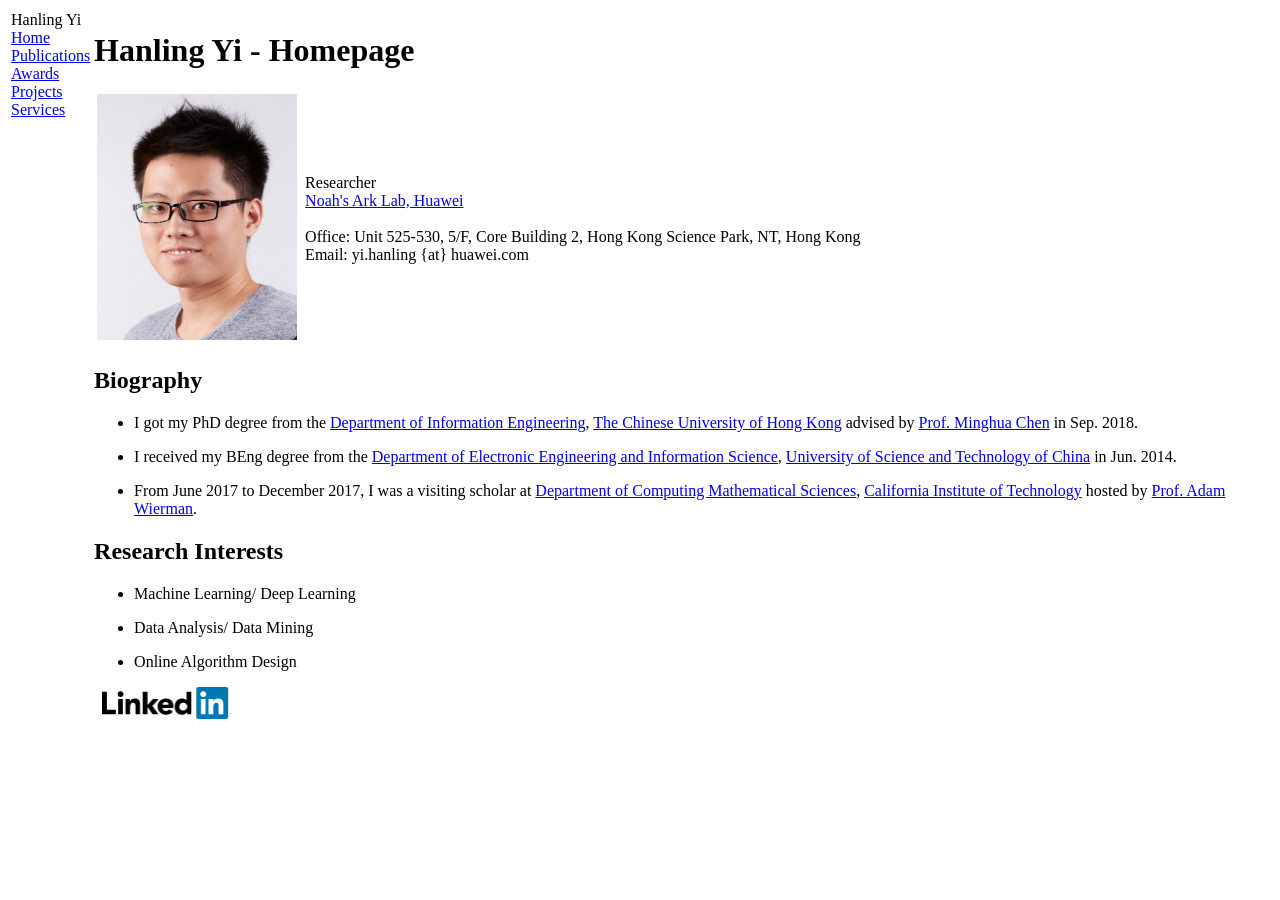
==== index.html @ 3423667a "website_ver2" ====
<!DOCTYPE html PUBLIC "-//W3C//DTD XHTML 1.1//EN"
  "http://www.w3.org/TR/xhtml11/DTD/xhtml11.dtd">
<html xmlns="http://www.w3.org/1999/xhtml" xml:lang="en">
<head>
<meta name="generator" content="jemdoc, see http://jemdoc.jaboc.net/" />
<meta http-equiv="Content-Type" content="text/html;charset=utf-8" />
<link rel="stylesheet" href="jemdoc.css" type="text/css" />
<title>Hanling Yi - Homepage</title>
</head>
<body>
<table summary="Table for page layout." id="tlayout">
<tr valign="top">
<td id="layout-menu">
<div class="menu-category">Hanling Yi</div>
<div class="menu-item"><a href="index.html" class="current">Home</a></div>
<div class="menu-item"><a href="publications.html">Publications</a></div>
<div class="menu-item"><a href="awards.html">Awards</a></div>
<div class="menu-item"><a href="project.html">Projects</a></div>
<div class="menu-item"><a href="services.html">Services</a></div>
</td>
<td id="layout-content">
<div id="toptitle">
<h1>Hanling Yi - Homepage</h1>
</div>
<table class="imgtable"><tr><td>
<a href="photo.jpg"><img src="photo.jpg" alt="" width="200px" height="246px" /></a>&nbsp;</td>
<td align="left"><p>Researcher <br /> 
<a href="http://www.noahlab.com.hk/">Noah's Ark Lab, Huawei</a> <br />
<br />
Office: Unit 525-530, 5/F, Core Building 2, Hong Kong Science Park, NT, Hong Kong<br/>
Email: yi.hanling {at} huawei.com</p>
</p>
</td></tr></table>
<h2>Biography</h2>
<ul>
<li><p>I got my PhD degree from the <a href="http://www.ie.cuhk.edu.hk/">Department of Information Engineering</a>,  
<a href="http://www.cuhk.edu.hk/">The Chinese University of Hong Kong</a> 
advised by <a href="http://staff.ie.cuhk.edu.hk/~mhchen">Prof. Minghua Chen</a> in Sep. 2018. </p>
</li>
<li><p>I received my BEng degree from the <a href="http://eeis.ustc.edu.cn/">Department of Electronic Engineering and Information Science</a>, <a href="http://www.ustc.edu.cn">University of Science and Technology of China</a> in Jun. 2014. </p>
</li>
<li><p>
From June 2017 to December 2017, I was a visiting scholar at
<a href="http://www.cms.caltech.edu/">Department of Computing Mathematical Sciences</a>, <a href="http://www.caltech.edu/">California Institute of Technology</a>
 hosted by <a href="http://users.cms.caltech.edu/~adamw/">Prof. Adam Wierman</a>.</p>
</li>
</ul>
<!--
<h2>Contact</h2>
<ul>
<li><p>Office: Room 803, Ho-Sin Hang Engineering Building,
The Chinese University of Hong Kong, Shatin, N.T. , Hong Kong</p>
</li>
<li><p>Email: yh014 {at} ie.cuhk.edu.hk</p>
</li>
<li><p>Homepage: <a href="http://personal.ie.cuhk.edu.hk/~yh014">http://personal.ie.cuhk.edu.hk/~yh014</a></p>
</li>
</ul>
-->
<h2>Research Interests</h2>
<ul>
<li><p>Machine Learning/ Deep Learning</p>
</li>
<li><p>Data Analysis/ Data Mining</p>
</li>
<li><p>Online Algorithm Design</p>
</li>
</ul>
&nbsp
<!-- 
<a href="https://scholar.google.com.hk/citations?user=Bx2v5H8AAAAJ&hl=en">
<img src="google-scholar-logo.png" alt="Google Scholar"  style="width:83px; height:32px;">
&nbsp-->       
<a href="https://www.linkedin.com/in/yi-hanling-0096aa88/">
<img src="linkedin-logo.png" alt="Linkedin"  style="width:129px;height:32px;">
<!--
&nbsp
<a href="https://github.com/leideng">
<img src="github-logo.png" alt="Github"  style="width:96px;height:32px;">
<div id="footer">

<div id="footer-text">
Page generated 2017-04-22, by <a href="http://jemdoc.jaboc.net/">jemdoc</a>.
</div>
-->
</div>
</td>
</tr>
</table>
</body>
</html>
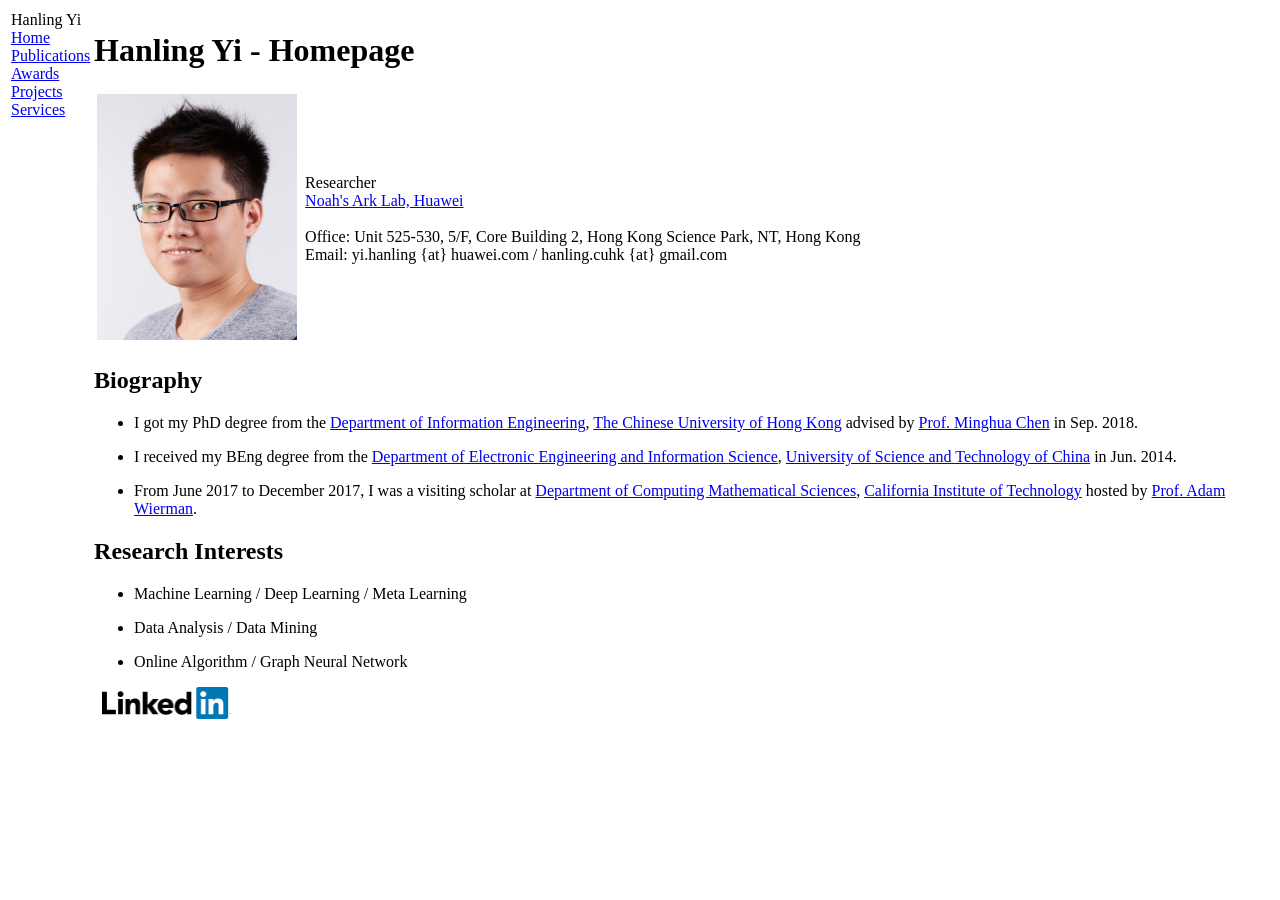
==== commit 7dbceb54: "website_ver3" ====
--- a/index.html
+++ b/index.html
@@ -28,7 +28,8 @@
 <a href="http://www.noahlab.com.hk/">Noah's Ark Lab, Huawei</a> <br />
 <br />
 Office: Unit 525-530, 5/F, Core Building 2, Hong Kong Science Park, NT, Hong Kong<br/>
-Email: yi.hanling {at} huawei.com</p>
+Email: yi.hanling {at} huawei.com / hanling.cuhk {at} gmail.com
+</p>
 </p>
 </td></tr></table>
 <h2>Biography</h2>
@@ -59,11 +60,11 @@
 -->
 <h2>Research Interests</h2>
 <ul>
-<li><p>Machine Learning/ Deep Learning</p>
+<li><p>Machine Learning / Deep Learning / Meta Learning</p>
 </li>
-<li><p>Data Analysis/ Data Mining</p>
+<li><p>Data Analysis / Data Mining </p>
 </li>
-<li><p>Online Algorithm Design</p>
+<li><p>Online Algorithm / Graph Neural Network </p>
 </li>
 </ul>
 &nbsp
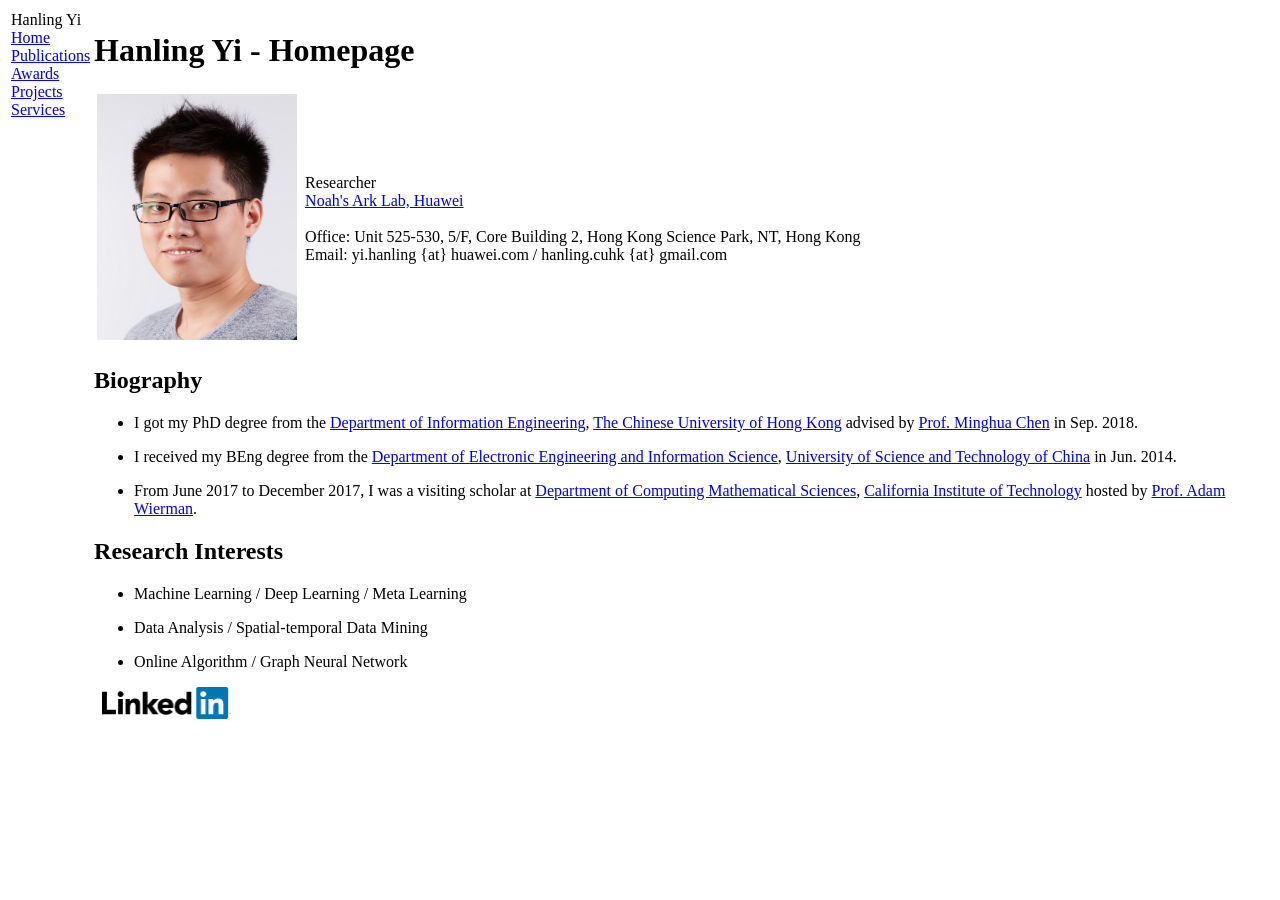
==== commit 4afe24a5: "modify index and publication" ====
--- a/index.html
+++ b/index.html
@@ -62,7 +62,7 @@
 <ul>
 <li><p>Machine Learning / Deep Learning / Meta Learning</p>
 </li>
-<li><p>Data Analysis / Data Mining </p>
+<li><p>Data Analysis / Spatial-temporal Data Mining </p>
 </li>
 <li><p>Online Algorithm / Graph Neural Network </p>
 </li>
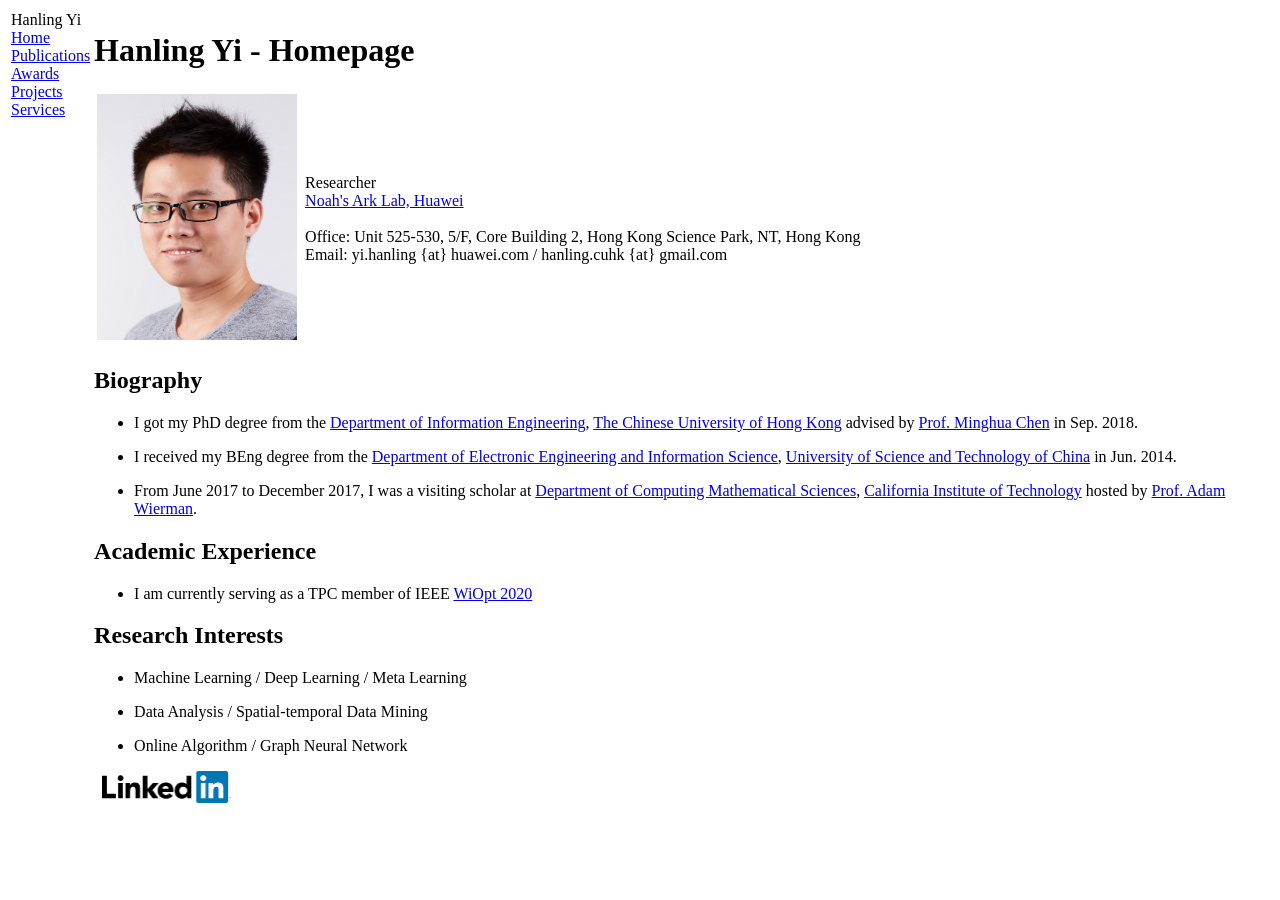
==== commit 0b60531b: "Update index.html" ====
--- a/index.html
+++ b/index.html
@@ -58,6 +58,11 @@
 </li>
 </ul>
 -->
+<h2>Academic Experience</h2>
+<ul>
+<li><p> I am currently serving as a TPC member of IEEE <a href="http://wi-opt.org/"> WiOpt 2020 </a></p>
+</li>
+</ul>
 <h2>Research Interests</h2>
 <ul>
 <li><p>Machine Learning / Deep Learning / Meta Learning</p>
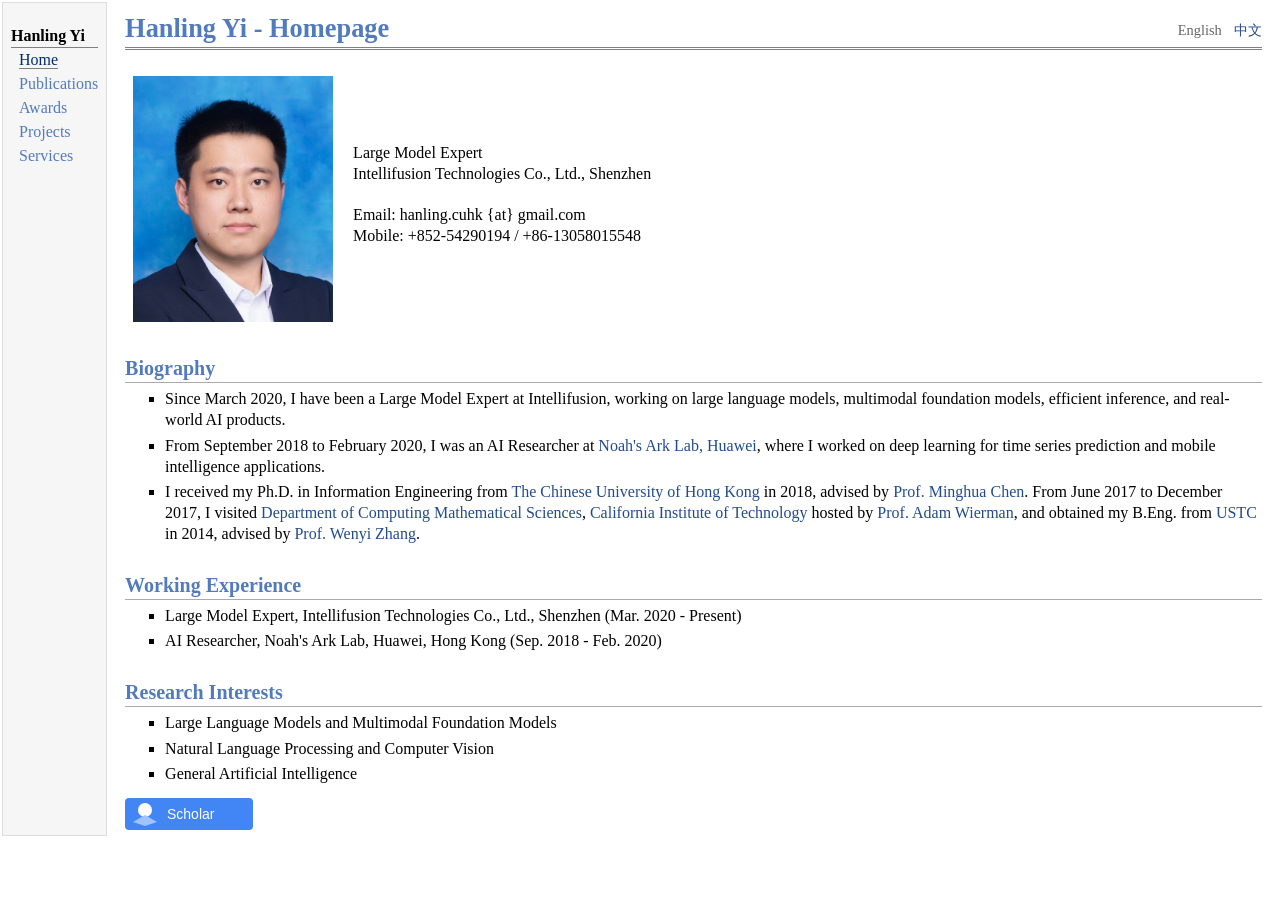
==== commit 2974c60d: "update website" ====
--- a/index.html
+++ b/index.html
@@ -20,30 +20,29 @@
 </td>
 <td id="layout-content">
 <div id="toptitle">
+<div class="lang-switch"><span>English</span> <a href="index_cn.html">中文</a></div>
 <h1>Hanling Yi - Homepage</h1>
 </div>
 <table class="imgtable"><tr><td>
-<a href="photo.jpg"><img src="photo.jpg" alt="" width="200px" height="246px" /></a>&nbsp;</td>
-<td align="left"><p>Researcher <br /> 
-<a href="http://www.noahlab.com.hk/">Noah's Ark Lab, Huawei</a> <br />
+<a href="me_photo.jpg"><img src="me_photo.jpg" alt="" width="200px" height="246px" /></a>&nbsp;</td>
+<td align="left"><p>Large Model Expert <br />
+Intellifusion Technologies Co., Ltd., Shenzhen <br />
 <br />
-Office: Unit 525-530, 5/F, Core Building 2, Hong Kong Science Park, NT, Hong Kong<br/>
-Email: yi.hanling {at} huawei.com / hanling.cuhk {at} gmail.com
-</p>
+Email: hanling.cuhk {at} gmail.com<br/>
+Mobile: +852-54290194 / +86-13058015548
 </p>
 </td></tr></table>
 <h2>Biography</h2>
 <ul>
-<li><p>I got my PhD degree from the <a href="http://www.ie.cuhk.edu.hk/">Department of Information Engineering</a>,  
-<a href="http://www.cuhk.edu.hk/">The Chinese University of Hong Kong</a> 
-advised by <a href="http://staff.ie.cuhk.edu.hk/~mhchen">Prof. Minghua Chen</a> in Sep. 2018. </p>
+<li><p>Since March 2020, I have been a Large Model Expert at Intellifusion, working on large language models, multimodal foundation models, efficient inference, and real-world AI products.</p>
 </li>
-<li><p>I received my BEng degree from the <a href="http://eeis.ustc.edu.cn/">Department of Electronic Engineering and Information Science</a>, <a href="http://www.ustc.edu.cn">University of Science and Technology of China</a> in Jun. 2014. </p>
+<li><p>From September 2018 to February 2020, I was an AI Researcher at <a href="http://www.noahlab.com.hk/">Noah's Ark Lab, Huawei</a>, where I worked on deep learning for time series prediction and mobile intelligence applications.</p>
 </li>
 <li><p>
-From June 2017 to December 2017, I was a visiting scholar at
+I received my Ph.D. in Information Engineering from
+<a href="http://www.cuhk.edu.hk/">The Chinese University of Hong Kong</a> in 2018, advised by <a href="https://sds.cuhk.edu.cn/en/teacher/2234">Prof. Minghua Chen</a>. From June 2017 to December 2017, I visited
 <a href="http://www.cms.caltech.edu/">Department of Computing Mathematical Sciences</a>, <a href="http://www.caltech.edu/">California Institute of Technology</a>
- hosted by <a href="http://users.cms.caltech.edu/~adamw/">Prof. Adam Wierman</a>.</p>
+ hosted by <a href="https://adamwierman.com/">Prof. Adam Wierman</a>, and obtained my B.Eng. from <a href="http://www.ustc.edu.cn">USTC</a> in 2014, advised by <a href="https://faculty.ustc.edu.cn/zhangwenyi/zh_CN/index/256553/list/index.htm">Prof. Wenyi Zhang</a>.</p>
 </li>
 </ul>
 <!--
@@ -58,27 +57,25 @@
 </li>
 </ul>
 -->
-<h2>Academic Experience</h2>
+<h2>Working Experience</h2>
 <ul>
-<li><p> I am currently serving as a TPC member of IEEE <a href="http://wi-opt.org/"> WiOpt 2020 </a></p>
+<li><p>Large Model Expert, Intellifusion Technologies Co., Ltd., Shenzhen (Mar. 2020 - Present)</p>
+</li>
+<li><p>AI Researcher, Noah's Ark Lab, Huawei, Hong Kong (Sep. 2018 - Feb. 2020)</p>
 </li>
 </ul>
 <h2>Research Interests</h2>
 <ul>
-<li><p>Machine Learning / Deep Learning / Meta Learning</p>
+<li><p>Large Language Models and Multimodal Foundation Models</p>
 </li>
-<li><p>Data Analysis / Spatial-temporal Data Mining </p>
+<li><p>Natural Language Processing and Computer Vision</p>
 </li>
-<li><p>Online Algorithm / Graph Neural Network </p>
+<li><p>General Artificial Intelligence</p>
 </li>
 </ul>
-&nbsp
-<!-- 
-<a href="https://scholar.google.com.hk/citations?user=Bx2v5H8AAAAJ&hl=en">
-<img src="google-scholar-logo.png" alt="Google Scholar"  style="width:83px; height:32px;">
-&nbsp-->       
-<a href="https://www.linkedin.com/in/yi-hanling-0096aa88/">
-<img src="linkedin-logo.png" alt="Linkedin"  style="width:129px;height:32px;">
+<a href="https://scholar.google.com/citations?user=BHLaa60AAAAJ&amp;hl=en">
+<img src="google-scholar.svg" alt="Google Scholar"  style="width:128px;height:32px;" />
+</a>
 <!--
 &nbsp
 <a href="https://github.com/leideng">
--- a/jemdoc.css
+++ b/jemdoc.css
@@ -0,0 +1,384 @@
+/* Default css file for jemdoc. */
+
+table#tlayout {
+    border: none;
+    border-collapse: separate;
+    background: white;
+}
+
+body {
+	background: white;
+	font-family: Georgia, serif;
+	padding-bottom: 8px;
+	margin: 0;
+}
+
+#layout-menu {
+	background: #f6f6f6;
+	border: 1px solid #dddddd;
+	padding-top: 0.5em;
+	padding-left: 8px;
+	padding-right: 8px;
+	font-size: 1.0em;
+	width: auto;
+	white-space: nowrap;
+    text-align: left;
+    vertical-align: top;
+}
+
+#layout-menu td {
+	background: #f4f4f4;
+    vertical-align: top;
+}
+
+#layout-content {
+	padding-top: 0.0em;
+	padding-left: 1.0em;
+	padding-right: 1.0em;
+    border: none;
+    background: white;
+    text-align: left;
+    vertical-align: top;
+}
+
+#layout-menu a {
+	line-height: 1.5em;
+	margin-left: 0.5em;
+}
+
+tt {
+    background: #ffffdd;
+}
+
+pre, tt {
+	font-size: 90%;
+	font-family: monaco, monospace;
+}
+
+a, a > tt {
+	color: #224b8d;
+	text-decoration: none;
+}
+
+a:hover {
+	border-bottom: 1px gray dotted;
+}
+
+#layout-menu a.current:link, #layout-menu a.current:visited {
+	color: #022b6d;
+	border-bottom: 1px gray solid;
+}
+#layout-menu a:link, #layout-menu a:visited, #layout-menu a:hover {
+	color: #527bbd;
+	text-decoration: none;
+}
+#layout-menu a:hover {
+	text-decoration: none;
+}
+
+div.menu-category {
+	border-bottom: 1px solid gray;
+	margin-top: 0.8em;
+	padding-top: 0.2em;
+	padding-bottom: 0.1em;
+	font-weight: bold;
+}
+
+div.menu-item {
+	padding-left: 16px;
+	text-indent: -16px;
+}
+
+div#toptitle {
+	padding-bottom: 0.2em;
+	margin-bottom: 1.5em;
+	border-bottom: 3px double gray;
+	position: relative;
+}
+
+/* Reduce space if we begin the page with a title. */
+div#toptitle + h2, div#toptitle + h3 {
+	margin-top: -0.7em;
+}
+
+div#subtitle {
+	margin-top: 0.0em;
+	margin-bottom: 0.0em;
+	padding-top: 0em;
+	padding-bottom: 0.1em;
+}
+
+div.lang-switch {
+	position: absolute;
+	right: 0;
+	top: 0.4em;
+	font-size: 90%;
+}
+
+div.lang-switch a,
+div.lang-switch span {
+	margin-left: 0.6em;
+}
+
+div.lang-switch span {
+	color: #666666;
+}
+
+em {
+	font-style: italic;
+}
+
+strong {
+	font-weight: bold;
+}
+
+
+h1, h2, h3 {
+	color: #527bbd;
+	margin-top: 0.7em;
+	margin-bottom: 0.3em;
+	padding-bottom: 0.2em;
+	line-height: 1.0;
+	padding-top: 0.5em;
+	border-bottom: 1px solid #aaaaaa;
+}
+
+h1 {
+	font-size: 165%;
+}
+
+h2 {
+	padding-top: 0.8em;
+	font-size: 125%;
+}
+
+h2 + h3 {
+    padding-top: 0.2em;
+}
+
+h3 {
+	font-size: 110%;
+	border-bottom: none;
+}
+
+p {
+	margin-top: 0.0em;
+	margin-bottom: 0.8em;
+	padding: 0;
+	line-height: 1.3;
+}
+
+pre {
+	padding: 0;
+	margin: 0;
+}
+
+div#footer {
+	font-size: small;
+	border-top: 1px solid #c0c0c0;
+	padding-top: 0.1em;
+	margin-top: 4.0em;
+	color: #c0c0c0;
+}
+
+div#footer a {
+	color: #80a0b0;
+}
+
+div#footer-text {
+	float: left;
+	padding-bottom: 8px;
+}
+
+ul, ol, dl {
+	margin-top: 0.2em;
+	padding-top: 0;
+	margin-bottom: 0.8em;
+}
+
+dt {
+	margin-top: 0.5em;
+	margin-bottom: 0;
+}
+
+dl {
+	margin-left: 20px;
+}
+
+dd {
+	color: #222222;
+}
+
+dd > *:first-child {
+	margin-top: 0;
+}
+
+ul {
+	list-style-position: outside;
+	list-style-type: square;
+}
+
+p + ul, p + ol {
+	margin-top: -0.5em;
+}
+
+li ul, li ol {
+	margin-top: -0.3em;
+}
+
+ol {
+	list-style-position: outside;
+	list-style-type: decimal;
+}
+
+li p, dd p {
+	margin-bottom: 0.3em;
+}
+
+
+ol ol {
+	list-style-type: lower-alpha;
+}
+
+ol ol ol {
+	list-style-type: lower-roman;
+}
+
+p + div.codeblock {
+	margin-top: -0.6em;
+}
+
+div.codeblock, div.infoblock {
+	margin-right: 0%;
+	margin-top: 1.2em;
+	margin-bottom: 1.3em;
+}
+
+div.blocktitle {
+	font-weight: bold;
+	color: #cd7b62;
+	margin-top: 1.2em;
+	margin-bottom: 0.1em;
+}
+
+div.blockcontent {
+	border: 1px solid silver;
+	padding: 0.3em 0.5em;
+}
+
+div.infoblock > div.blockcontent {
+	background: #ffffee;
+}
+
+div.blockcontent p + ul, div.blockcontent p + ol {
+	margin-top: 0.4em;
+}
+
+div.infoblock p {
+	margin-bottom: 0em;
+}
+
+div.infoblock li p, div.infoblock dd p {
+	margin-bottom: 0.5em;
+}
+
+div.infoblock p + p {
+	margin-top: 0.8em;
+}
+
+div.codeblock > div.blockcontent {
+	background: #f6f6f6;
+}
+
+span.pycommand {
+	color: #000070;
+}
+
+span.statement {
+	color: #008800;
+}
+span.builtin {
+	color: #000088;
+}
+span.special {
+	color: #990000;
+}
+span.operator {
+	color: #880000;
+}
+span.error {
+	color: #aa0000;
+}
+span.comment, span.comment > *, span.string, span.string > * {
+	color: #606060;
+}
+
+@media print {
+	#layout-menu { display: none; }
+}
+
+#fwtitle {
+	margin: 2px;
+}
+
+#fwtitle #toptitle {
+	padding-left: 0.5em;
+	margin-bottom: 0.5em;
+}
+
+#layout-content h1:first-child, #layout-content h2:first-child, #layout-content h3:first-child {
+	margin-top: -0.7em;
+}
+
+div#toptitle h1, #layout-content div#toptitle h1 {
+	margin-bottom: 0.0em;
+	padding-bottom: 0.1em;
+	padding-top: 0;
+	margin-top: 0.5em;
+	border-bottom: none;
+}
+
+img.eq {
+	padding: 0;
+	padding-left: 0.1em;
+	padding-right: 0.1em;
+	margin: 0;
+}
+
+img.eqwl {
+	padding-left: 2em;
+	padding-top: 0.6em;
+	padding-bottom: 0.2em;
+	margin: 0;
+}
+
+table {
+    border: 2px solid black;
+    border-collapse: collapse;
+}
+
+td {
+    padding: 2px;
+    padding-left: 0.5em;
+    padding-right: 0.5em;
+    text-align: center;
+    border: 1px solid gray;
+}
+
+table + table {
+    margin-top: 1em;
+}
+
+tr.heading {
+    font-weight: bold;
+    border-bottom: 2px solid black;
+}
+
+img {
+    border: none;
+}
+
+table.imgtable, table.imgtable td {
+    border: none;
+    text-align: left;
+}
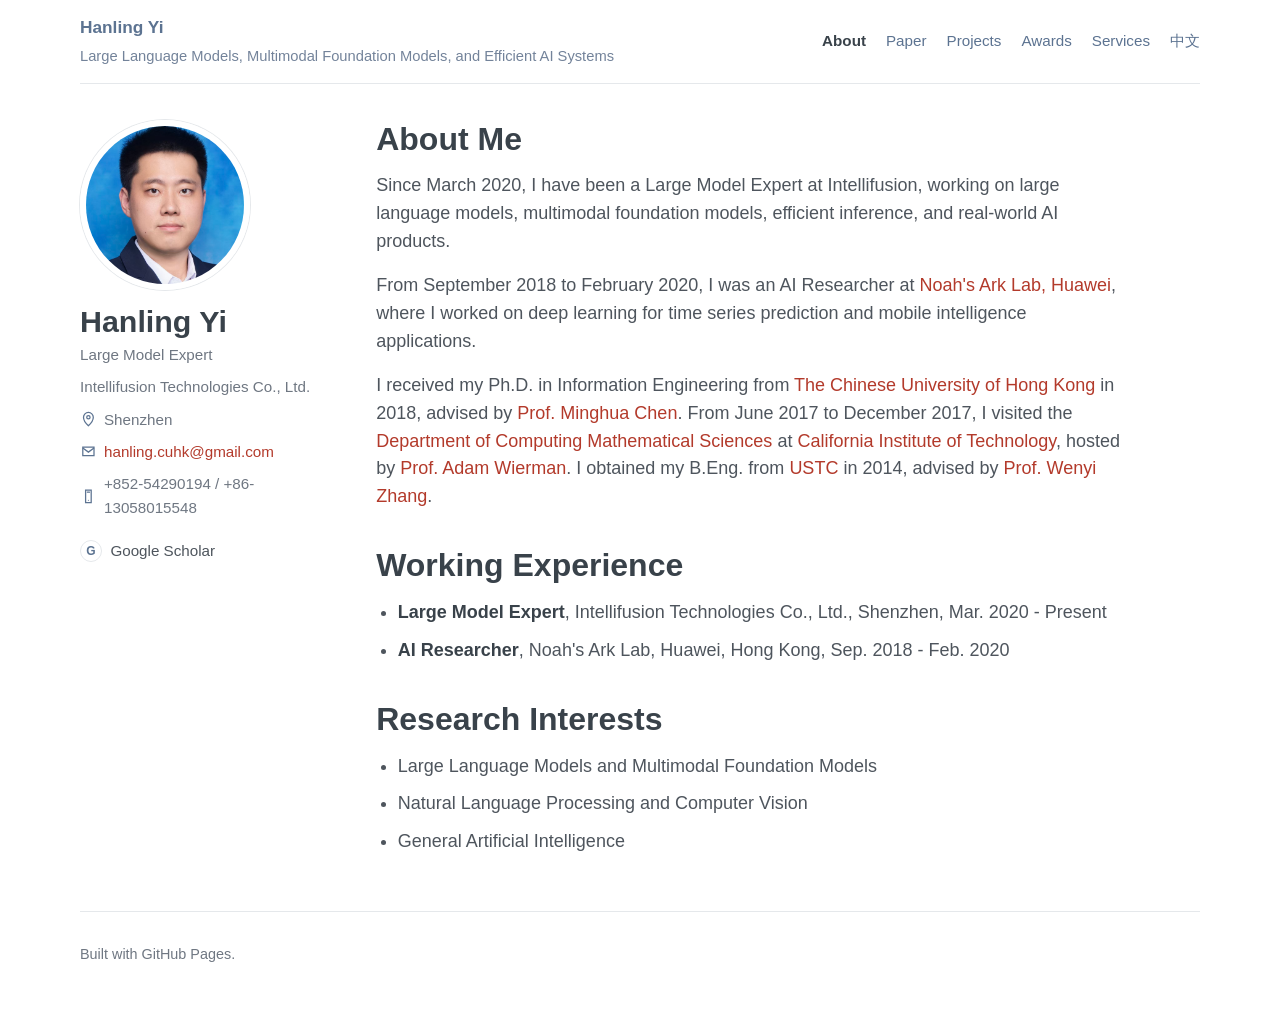
==== commit fdc8cfe0: "change style" ====
--- a/index.html
+++ b/index.html
@@ -1,94 +1,79 @@
-<!DOCTYPE html PUBLIC "-//W3C//DTD XHTML 1.1//EN"
-  "http://www.w3.org/TR/xhtml11/DTD/xhtml11.dtd">
-<html xmlns="http://www.w3.org/1999/xhtml" xml:lang="en">
+<!doctype html>
+<html lang="en">
 <head>
-<meta name="generator" content="jemdoc, see http://jemdoc.jaboc.net/" />
-<meta http-equiv="Content-Type" content="text/html;charset=utf-8" />
-<link rel="stylesheet" href="jemdoc.css" type="text/css" />
-<title>Hanling Yi - Homepage</title>
+  <meta charset="utf-8">
+  <meta name="viewport" content="width=device-width, initial-scale=1">
+  <title>Hanling Yi</title>
+  <meta name="description" content="Hanling Yi works on large language models, multimodal foundation models, efficient inference, and real-world AI applications.">
+  <link rel="stylesheet" href="modern.css">
 </head>
 <body>
-<table summary="Table for page layout." id="tlayout">
-<tr valign="top">
-<td id="layout-menu">
-<div class="menu-category">Hanling Yi</div>
-<div class="menu-item"><a href="index.html" class="current">Home</a></div>
-<div class="menu-item"><a href="publications.html">Publications</a></div>
-<div class="menu-item"><a href="awards.html">Awards</a></div>
-<div class="menu-item"><a href="project.html">Projects</a></div>
-<div class="menu-item"><a href="services.html">Services</a></div>
-</td>
-<td id="layout-content">
-<div id="toptitle">
-<div class="lang-switch"><span>English</span> <a href="index_cn.html">中文</a></div>
-<h1>Hanling Yi - Homepage</h1>
-</div>
-<table class="imgtable"><tr><td>
-<a href="me_photo.jpg"><img src="me_photo.jpg" alt="" width="200px" height="246px" /></a>&nbsp;</td>
-<td align="left"><p>Large Model Expert <br />
-Intellifusion Technologies Co., Ltd., Shenzhen <br />
-<br />
-Email: hanling.cuhk {at} gmail.com<br/>
-Mobile: +852-54290194 / +86-13058015548
-</p>
-</td></tr></table>
-<h2>Biography</h2>
-<ul>
-<li><p>Since March 2020, I have been a Large Model Expert at Intellifusion, working on large language models, multimodal foundation models, efficient inference, and real-world AI products.</p>
-</li>
-<li><p>From September 2018 to February 2020, I was an AI Researcher at <a href="http://www.noahlab.com.hk/">Noah's Ark Lab, Huawei</a>, where I worked on deep learning for time series prediction and mobile intelligence applications.</p>
-</li>
-<li><p>
-I received my Ph.D. in Information Engineering from
-<a href="http://www.cuhk.edu.hk/">The Chinese University of Hong Kong</a> in 2018, advised by <a href="https://sds.cuhk.edu.cn/en/teacher/2234">Prof. Minghua Chen</a>. From June 2017 to December 2017, I visited
-<a href="http://www.cms.caltech.edu/">Department of Computing Mathematical Sciences</a>, <a href="http://www.caltech.edu/">California Institute of Technology</a>
- hosted by <a href="https://adamwierman.com/">Prof. Adam Wierman</a>, and obtained my B.Eng. from <a href="http://www.ustc.edu.cn">USTC</a> in 2014, advised by <a href="https://faculty.ustc.edu.cn/zhangwenyi/zh_CN/index/256553/list/index.htm">Prof. Wenyi Zhang</a>.</p>
-</li>
-</ul>
-<!--
-<h2>Contact</h2>
-<ul>
-<li><p>Office: Room 803, Ho-Sin Hang Engineering Building,
-The Chinese University of Hong Kong, Shatin, N.T. , Hong Kong</p>
-</li>
-<li><p>Email: yh014 {at} ie.cuhk.edu.hk</p>
-</li>
-<li><p>Homepage: <a href="http://personal.ie.cuhk.edu.hk/~yh014">http://personal.ie.cuhk.edu.hk/~yh014</a></p>
-</li>
-</ul>
--->
-<h2>Working Experience</h2>
-<ul>
-<li><p>Large Model Expert, Intellifusion Technologies Co., Ltd., Shenzhen (Mar. 2020 - Present)</p>
-</li>
-<li><p>AI Researcher, Noah's Ark Lab, Huawei, Hong Kong (Sep. 2018 - Feb. 2020)</p>
-</li>
-</ul>
-<h2>Research Interests</h2>
-<ul>
-<li><p>Large Language Models and Multimodal Foundation Models</p>
-</li>
-<li><p>Natural Language Processing and Computer Vision</p>
-</li>
-<li><p>General Artificial Intelligence</p>
-</li>
-</ul>
-<a href="https://scholar.google.com/citations?user=BHLaa60AAAAJ&amp;hl=en">
-<img src="google-scholar.svg" alt="Google Scholar"  style="width:128px;height:32px;" />
-</a>
-<!--
-&nbsp
-<a href="https://github.com/leideng">
-<img src="github-logo.png" alt="Github"  style="width:96px;height:32px;">
-<div id="footer">
+  <div class="site-shell">
+    <header class="site-header">
+      <div class="brand-block">
+        <a class="site-title" href="index.html">Hanling Yi</a>
+        <p class="site-tagline">Large Language Models, Multimodal Foundation Models, and Efficient AI Systems</p>
+      </div>
+      <nav class="site-nav" aria-label="Primary">
+        <a class="current" href="index.html">About</a>
+        <a href="publications.html">Paper</a>
+        <a href="project.html">Projects</a>
+        <a href="awards.html">Awards</a>
+        <a href="services.html">Services</a>
+        <a href="index_cn.html">中文</a>
+      </nav>
+    </header>
 
-<div id="footer-text">
-Page generated 2017-04-22, by <a href="http://jemdoc.jaboc.net/">jemdoc</a>.
-</div>
--->
-</div>
-</td>
-</tr>
-</table>
+    <main class="content-wrap">
+      <div class="home-layout">
+        <aside class="profile-sidebar">
+          <img class="profile-photo" src="me_photo.jpg" alt="Hanling Yi">
+          <h1 class="profile-name">Hanling Yi</h1>
+          <p class="profile-role">Large Model Expert</p>
+          <p class="profile-affiliation">Intellifusion Technologies Co., Ltd.</p>
+          <p class="profile-meta">
+            <svg class="meta-icon" viewBox="0 0 24 24" aria-label="Location"><path d="M12 21s7-6.1 7-12A7 7 0 0 0 5 9c0 5.9 7 12 7 12Z" fill="none" stroke="currentColor" stroke-width="1.8"/><circle cx="12" cy="9" r="2.4" fill="none" stroke="currentColor" stroke-width="1.8"/></svg>
+            <span>Shenzhen</span>
+          </p>
+          <p class="profile-meta">
+            <svg class="meta-icon" viewBox="0 0 24 24" aria-label="Email"><path d="M4 6h16v12H4z" fill="none" stroke="currentColor" stroke-width="1.8"/><path d="m4 7 8 6 8-6" fill="none" stroke="currentColor" stroke-width="1.8"/></svg>
+            <a href="mailto:hanling.cuhk@gmail.com">hanling.cuhk@gmail.com</a>
+          </p>
+          <p class="profile-meta">
+            <svg class="meta-icon" viewBox="0 0 24 24" aria-label="Mobile"><path d="M8 3h8v18H8z" fill="none" stroke="currentColor" stroke-width="1.8"/><path d="M10.5 6h3" stroke="currentColor" stroke-width="1.8" stroke-linecap="round"/><circle cx="12" cy="17.5" r=".8" fill="currentColor"/></svg>
+            <span>+852-54290194 / +86-13058015548</span>
+          </p>
+          <ul class="profile-links">
+            <li><a href="https://scholar.google.com/citations?user=BHLaa60AAAAJ&amp;hl=en"><span class="link-icon">G</span><span>Google Scholar</span></a></li>
+          </ul>
+        </aside>
+
+        <article class="markdown-body home-main">
+          <h2 id="about">About Me</h2>
+          <p>Since March 2020, I have been a Large Model Expert at Intellifusion, working on large language models, multimodal foundation models, efficient inference, and real-world AI products.</p>
+          <p>From September 2018 to February 2020, I was an AI Researcher at <a href="http://www.noahlab.com.hk/">Noah's Ark Lab, Huawei</a>, where I worked on deep learning for time series prediction and mobile intelligence applications.</p>
+          <p>I received my Ph.D. in Information Engineering from <a href="http://www.cuhk.edu.hk/">The Chinese University of Hong Kong</a> in 2018, advised by <a href="https://sds.cuhk.edu.cn/en/teacher/2234">Prof. Minghua Chen</a>. From June 2017 to December 2017, I visited the <a href="http://www.cms.caltech.edu/">Department of Computing Mathematical Sciences</a> at <a href="http://www.caltech.edu/">California Institute of Technology</a>, hosted by <a href="https://adamwierman.com/">Prof. Adam Wierman</a>. I obtained my B.Eng. from <a href="http://www.ustc.edu.cn">USTC</a> in 2014, advised by <a href="https://faculty.ustc.edu.cn/zhangwenyi/zh_CN/index/256553/list/index.htm">Prof. Wenyi Zhang</a>.</p>
+
+          <h2>Working Experience</h2>
+          <ul>
+            <li><strong>Large Model Expert</strong>, Intellifusion Technologies Co., Ltd., Shenzhen, Mar. 2020 - Present</li>
+            <li><strong>AI Researcher</strong>, Noah's Ark Lab, Huawei, Hong Kong, Sep. 2018 - Feb. 2020</li>
+          </ul>
+
+          <h2>Research Interests</h2>
+          <ul>
+            <li>Large Language Models and Multimodal Foundation Models</li>
+            <li>Natural Language Processing and Computer Vision</li>
+            <li>General Artificial Intelligence</li>
+          </ul>
+
+        </article>
+      </div>
+    </main>
+
+    <footer class="site-footer">
+      <p>Built with GitHub Pages.</p>
+    </footer>
+  </div>
 </body>
 </html>
--- a/modern.css
+++ b/modern.css
@@ -0,0 +1,302 @@
+:root {
+  --bg: #ffffff;
+  --text: #4e555d;
+  --heading: #39424a;
+  --muted: #6f7782;
+  --line: #e5e8eb;
+  --accent: #b33a2b;
+  --panel: #ffffff;
+  --max-width: 1120px;
+  --sidebar-width: 245px;
+}
+
+* {
+  box-sizing: border-box;
+}
+
+html {
+  scroll-behavior: smooth;
+  scroll-padding-top: 5.5rem;
+}
+
+body {
+  margin: 0;
+  background: var(--bg);
+  color: var(--text);
+  font-family: -apple-system, BlinkMacSystemFont, "Segoe UI", Helvetica, Arial, "Noto Sans SC", sans-serif;
+  font-size: 18px;
+  line-height: 1.55;
+}
+
+a {
+  color: var(--accent);
+  text-decoration: none;
+}
+
+a:hover,
+a:focus {
+  text-decoration: underline;
+}
+
+.site-shell {
+  width: min(calc(100% - 2rem), var(--max-width));
+  margin: 0 auto;
+  padding-bottom: 3rem;
+}
+
+.site-header {
+  position: sticky;
+  top: 0;
+  z-index: 20;
+  display: flex;
+  align-items: center;
+  justify-content: space-between;
+  gap: 2rem;
+  padding: 0.9rem 0 1rem;
+  background: rgba(255, 255, 255, 0.94);
+  backdrop-filter: blur(10px);
+  border-bottom: 1px solid var(--line);
+}
+
+.brand-block {
+  min-width: 0;
+}
+
+.site-title {
+  color: #5c7391;
+  font-size: 1.08rem;
+  font-weight: 700;
+}
+
+.site-title:hover {
+  text-decoration: none;
+}
+
+.site-tagline {
+  margin: 0.15rem 0 0;
+  color: #73839a;
+  font-size: 0.92rem;
+}
+
+.site-nav {
+  display: flex;
+  flex-wrap: wrap;
+  gap: 1.25rem;
+  justify-content: flex-end;
+  font-size: 0.95rem;
+}
+
+.site-nav a {
+  color: #5c7391;
+}
+
+.site-nav a.current {
+  color: var(--heading);
+  font-weight: 700;
+}
+
+.content-wrap {
+  padding-top: 2.2rem;
+}
+
+.home-layout {
+  display: grid;
+  grid-template-columns: var(--sidebar-width) minmax(0, 1fr);
+  gap: 3.2rem;
+  align-items: start;
+}
+
+.profile-sidebar {
+  position: sticky;
+  top: 5.7rem;
+}
+
+.profile-photo {
+  display: block;
+  width: 170px;
+  height: 170px;
+  border-radius: 50%;
+  object-fit: cover;
+  border: 6px solid var(--panel);
+  box-shadow: 0 0 0 1px var(--line);
+  margin-bottom: 0.9rem;
+}
+
+.profile-name {
+  margin: 0 0 0.25rem;
+  color: var(--heading);
+  font-size: 1.9rem;
+  line-height: 1.15;
+}
+
+.profile-role,
+.profile-affiliation,
+.profile-meta {
+  margin: 0 0 0.55rem;
+  color: var(--muted);
+  font-size: 0.95rem;
+}
+
+.profile-meta {
+  display: flex;
+  align-items: center;
+  gap: 0.45rem;
+}
+
+.meta-icon {
+  width: 1.05rem;
+  min-width: 1.05rem;
+  height: 1.05rem;
+  color: #5c7391;
+}
+
+.profile-links {
+  list-style: none;
+  padding: 0;
+  margin: 1rem 0 0;
+}
+
+.profile-links li {
+  margin-bottom: 0.65rem;
+}
+
+.profile-links a {
+  display: inline-flex;
+  align-items: center;
+  gap: 0.55rem;
+  color: var(--text);
+  font-size: 0.95rem;
+}
+
+.profile-links a:hover {
+  color: var(--accent);
+  text-decoration: none;
+}
+
+.link-icon {
+  display: inline-grid;
+  place-items: center;
+  width: 1.35rem;
+  height: 1.35rem;
+  border: 1px solid var(--line);
+  border-radius: 999px;
+  color: #5c7391;
+  font-size: 0.75rem;
+  font-weight: 700;
+}
+
+.markdown-body,
+.page-body {
+  min-width: 0;
+}
+
+.markdown-body h2,
+.page-header h1 {
+  color: var(--heading);
+}
+
+.markdown-body h2 {
+  margin: 0 0 0.9rem;
+  font-size: 2rem;
+  line-height: 1.2;
+}
+
+.markdown-body h2:not(:first-child) {
+  margin-top: 2.2rem;
+}
+
+.markdown-body p,
+.markdown-body ul,
+.markdown-body ol {
+  margin: 0 0 1rem;
+  max-width: 47rem;
+}
+
+.markdown-body ul,
+.markdown-body ol {
+  padding-left: 1.35rem;
+}
+
+.markdown-body li {
+  margin-bottom: 0.6rem;
+}
+
+.markdown-body strong,
+.markdown-body b {
+  color: var(--heading);
+}
+
+.page-header {
+  margin-bottom: 1.8rem;
+}
+
+.section-kicker {
+  margin: 0 0 0.45rem;
+  color: var(--muted);
+  font-size: 0.8rem;
+  font-weight: 700;
+  letter-spacing: 0.08em;
+  text-transform: uppercase;
+}
+
+.lead {
+  margin: 0;
+  max-width: 45rem;
+  color: var(--muted);
+  font-size: 1.05rem;
+}
+
+.content-card {
+  max-width: 860px;
+}
+
+.pub-list li {
+  margin-bottom: 0.9rem;
+}
+
+.site-footer {
+  margin-top: 2.5rem;
+  padding-top: 1rem;
+  border-top: 1px solid var(--line);
+  color: var(--muted);
+  font-size: 0.9rem;
+}
+
+@media (max-width: 900px) {
+  .site-header,
+  .home-layout {
+    display: grid;
+    grid-template-columns: 1fr;
+  }
+
+  .site-nav {
+    justify-content: flex-start;
+  }
+
+  .profile-sidebar {
+    position: static;
+  }
+}
+
+@media (max-width: 640px) {
+  body {
+    font-size: 17px;
+  }
+
+  .site-shell {
+    width: min(calc(100% - 1.2rem), var(--max-width));
+  }
+
+  .site-nav {
+    gap: 0.85rem 1rem;
+  }
+
+  .profile-photo {
+    width: 150px;
+    height: 150px;
+  }
+
+  .markdown-body h2 {
+    font-size: 1.7rem;
+  }
+}
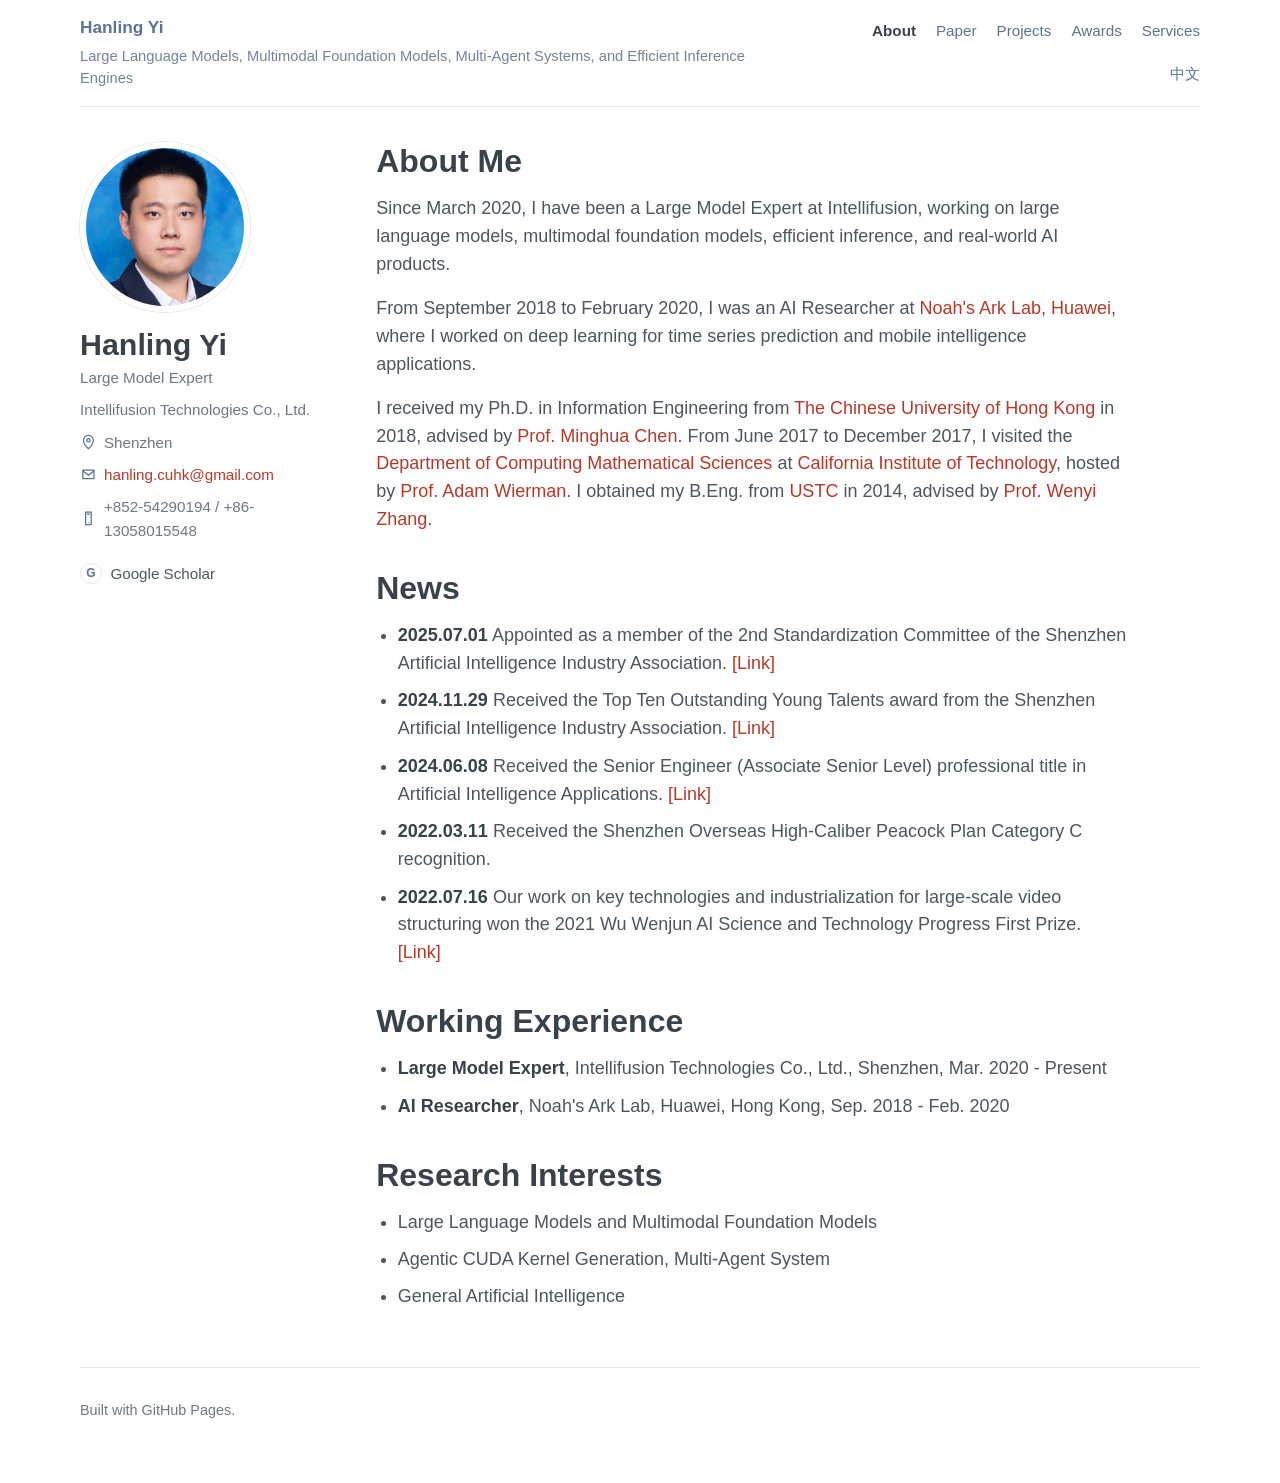
==== commit 99dd9454: "add image and related articles" ====
--- a/index.html
+++ b/index.html
@@ -12,7 +12,7 @@
     <header class="site-header">
       <div class="brand-block">
         <a class="site-title" href="index.html">Hanling Yi</a>
-        <p class="site-tagline">Large Language Models, Multimodal Foundation Models, and Efficient AI Systems</p>
+        <p class="site-tagline">Large Language Models, Multimodal Foundation Models, Multi-Agent Systems, and Efficient Inference Engines</p>
       </div>
       <nav class="site-nav" aria-label="Primary">
         <a class="current" href="index.html">About</a>
@@ -54,6 +54,16 @@
           <p>From September 2018 to February 2020, I was an AI Researcher at <a href="http://www.noahlab.com.hk/">Noah's Ark Lab, Huawei</a>, where I worked on deep learning for time series prediction and mobile intelligence applications.</p>
           <p>I received my Ph.D. in Information Engineering from <a href="http://www.cuhk.edu.hk/">The Chinese University of Hong Kong</a> in 2018, advised by <a href="https://sds.cuhk.edu.cn/en/teacher/2234">Prof. Minghua Chen</a>. From June 2017 to December 2017, I visited the <a href="http://www.cms.caltech.edu/">Department of Computing Mathematical Sciences</a> at <a href="http://www.caltech.edu/">California Institute of Technology</a>, hosted by <a href="https://adamwierman.com/">Prof. Adam Wierman</a>. I obtained my B.Eng. from <a href="http://www.ustc.edu.cn">USTC</a> in 2014, advised by <a href="https://faculty.ustc.edu.cn/zhangwenyi/zh_CN/index/256553/list/index.htm">Prof. Wenyi Zhang</a>.</p>
 
+          <h2>News</h2>
+          <ul>
+            <li><strong>2025.07.01</strong> Appointed as a member of the 2nd Standardization Committee of the Shenzhen Artificial Intelligence Industry Association. <a href="https://caip.org.cn/train/detail?trainId=20452">[Link]</a></li>
+            <li><strong>2024.11.29</strong> Received the Top Ten Outstanding Young Talents award from the Shenzhen Artificial Intelligence Industry Association. <a href="https://www.szaicx.com/page131?article_id=15642">[Link]</a></li>
+            <li><strong>2024.06.08</strong> Received the Senior Engineer (Associate Senior Level) professional title in Artificial Intelligence Applications. <a href="https://www.szaicx.com/page131?article_id=14617">[Link]</a></li>
+            <!-- <li><strong>2024.05.21</strong> Spoke at a Huawei Cloud forum on the technical evolution and core technologies of large models. <a href="https://www.51cto.com/article/788886.html">[Link]</a></li> -->
+            <li><strong>2022.03.11</strong> Received the Shenzhen Overseas High-Caliber Peacock Plan Category C recognition.</li>
+            <li><strong>2022.07.16</strong> Our work on key technologies and industrialization for large-scale video structuring won the 2021 Wu Wenjun AI Science and Technology Progress First Prize. <a href="https://mp.weixin.qq.com/s/eniRbhiZawO7eCMmmmLtOw">[Link]</a></li>
+          </ul>
+
           <h2>Working Experience</h2>
           <ul>
             <li><strong>Large Model Expert</strong>, Intellifusion Technologies Co., Ltd., Shenzhen, Mar. 2020 - Present</li>
@@ -63,7 +73,7 @@
           <h2>Research Interests</h2>
           <ul>
             <li>Large Language Models and Multimodal Foundation Models</li>
-            <li>Natural Language Processing and Computer Vision</li>
+            <li>Agentic CUDA Kernel Generation, Multi-Agent System</li>
             <li>General Artificial Intelligence</li>
           </ul>
 
--- a/modern.css
+++ b/modern.css
@@ -250,6 +250,22 @@
   max-width: 860px;
 }
 
+.project-gallery {
+  display: inline-grid;
+  grid-template-columns: repeat(3, 420px);
+  gap: 0.85rem;
+  margin: 1rem 0 1rem;
+}
+
+.project-gallery img {
+  width: 420px;
+  height: 280px;
+  object-fit: contain;
+  border-radius: 10px;
+  border: 1px solid var(--line);
+  box-shadow: 0 10px 24px rgba(57, 66, 74, 0.08);
+}
+
 .pub-list li {
   margin-bottom: 0.9rem;
 }
@@ -296,6 +312,15 @@
     height: 150px;
   }
 
+  .project-gallery {
+    grid-template-columns: repeat(3, 320px);
+  }
+
+  .project-gallery img {
+    width: 320px;
+    height: 216px;
+  }
+
   .markdown-body h2 {
     font-size: 1.7rem;
   }
